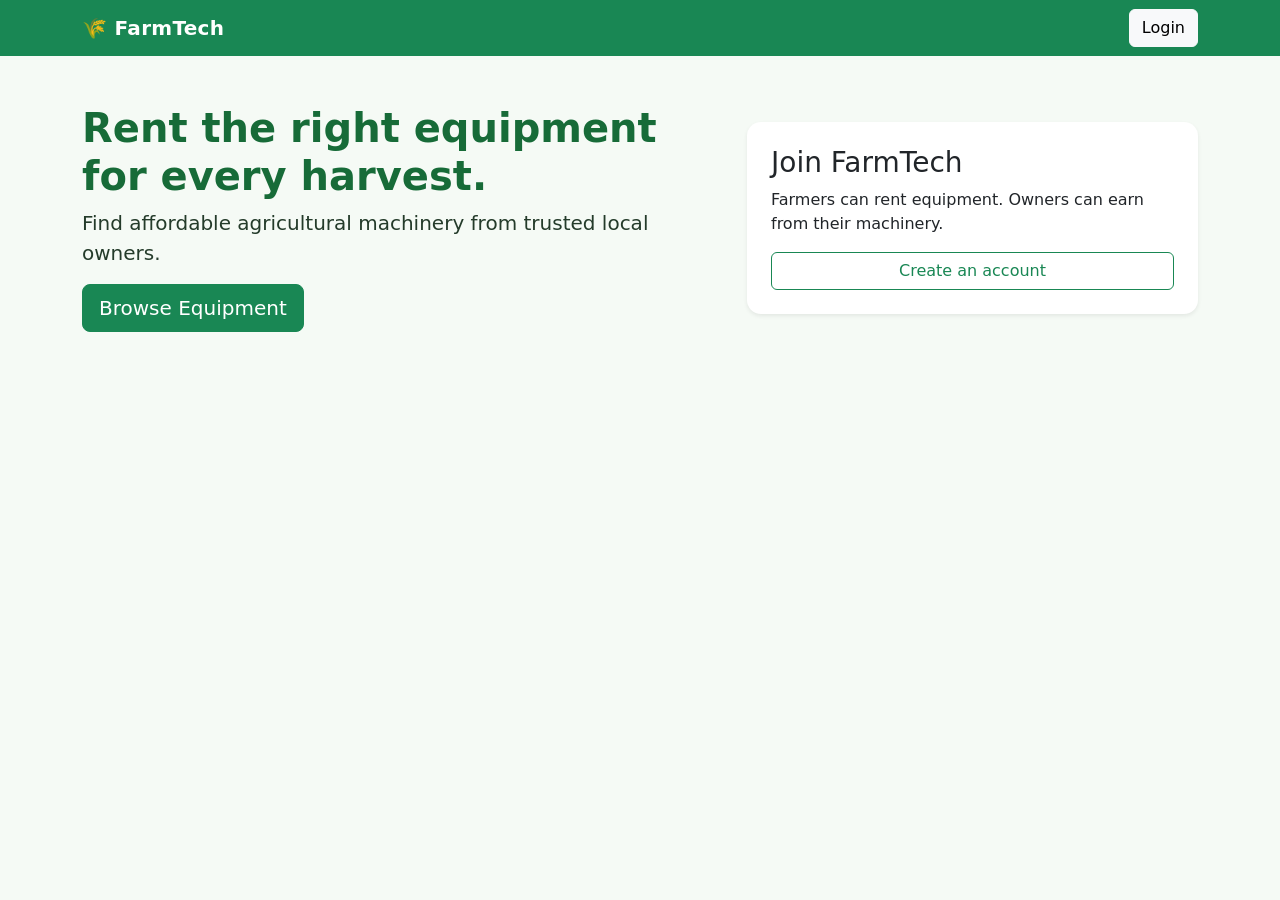
==== frontend/index.html @ ec1e0823 "Add FarmTech starter application, database schema, APIs, and frontend" ====
<!doctype html>
<html lang="en"><head><meta charset="utf-8"><meta name="viewport" content="width=device-width,initial-scale=1"><title>FarmTech Rental System</title><link href="https://cdn.jsdelivr.net/npm/bootstrap@5.3.3/dist/css/bootstrap.min.css" rel="stylesheet"><link rel="stylesheet" href="css/style.css"></head><body><nav class="navbar navbar-dark bg-success"><div class="container"><a class="navbar-brand fw-bold" href="index.html">🌾 FarmTech</a><a class="btn btn-light" href="login.html">Login</a></div></nav><main class="container py-5"><div class="row align-items-center"><div class="col-md-7"><h1>Rent the right equipment for every harvest.</h1><p class="lead">Find affordable agricultural machinery from trusted local owners.</p><a class="btn btn-success btn-lg" href="equipment.html">Browse Equipment</a></div><div class="col-md-5"><div class="card shadow-sm p-4"><h3>Join FarmTech</h3><p>Farmers can rent equipment. Owners can earn from their machinery.</p><a href="register.html" class="btn btn-outline-success">Create an account</a></div></div></div></main></body></html>
---- frontend/css/style.css ----
body{background:#f5faf5;color:#243b2a}.navbar-brand{letter-spacing:.3px}h1{font-weight:700;color:#176b38}.card{border:0;border-radius:14px}
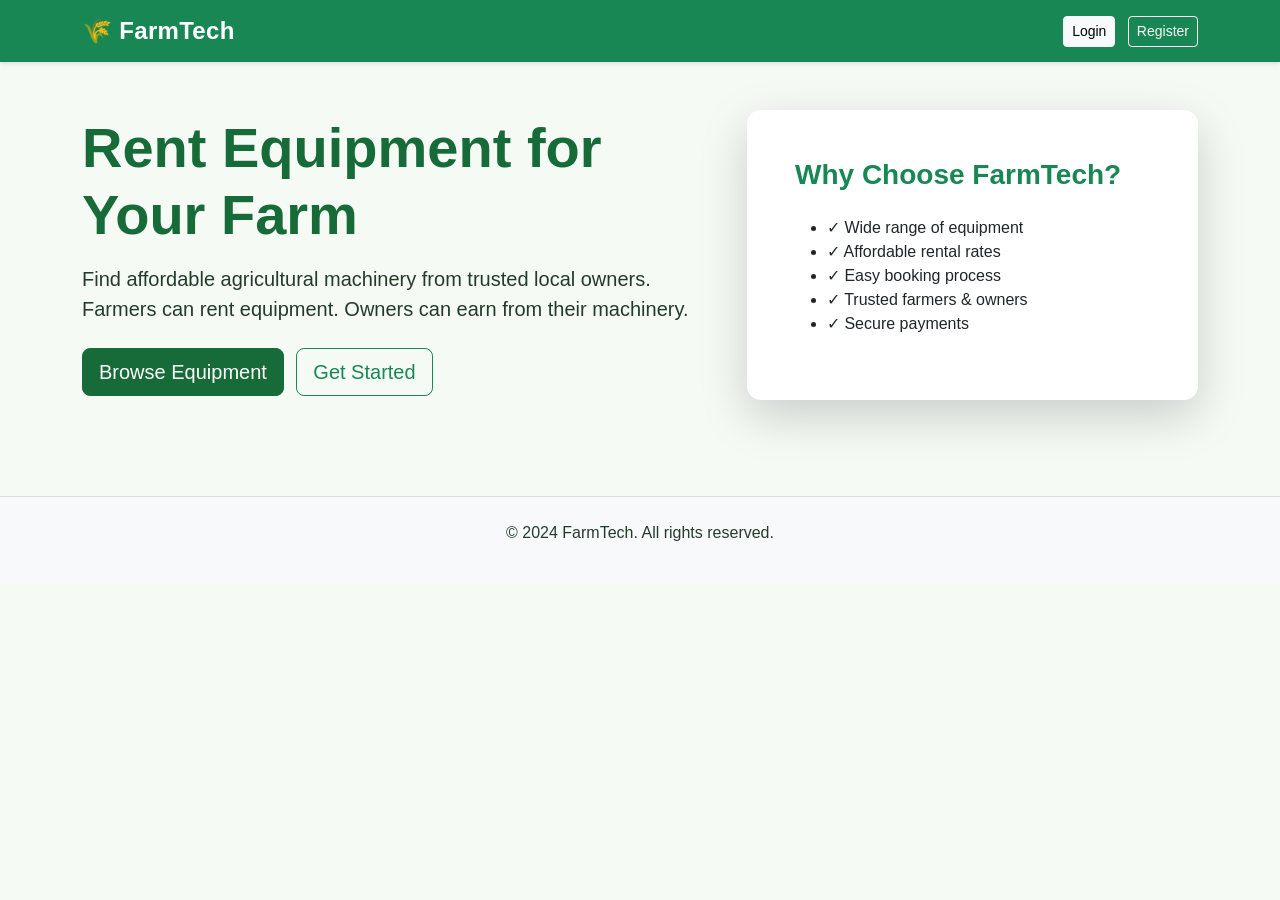
==== commit aded211e: "Fix: Replace all files with properly formatted HTML, CSS, PHP, and JavaScript" ====
--- a/frontend/index.html
+++ b/frontend/index.html
@@ -1,2 +1,54 @@
-<!doctype html>
-<html lang="en"><head><meta charset="utf-8"><meta name="viewport" content="width=device-width,initial-scale=1"><title>FarmTech Rental System</title><link href="https://cdn.jsdelivr.net/npm/bootstrap@5.3.3/dist/css/bootstrap.min.css" rel="stylesheet"><link rel="stylesheet" href="css/style.css"></head><body><nav class="navbar navbar-dark bg-success"><div class="container"><a class="navbar-brand fw-bold" href="index.html">🌾 FarmTech</a><a class="btn btn-light" href="login.html">Login</a></div></nav><main class="container py-5"><div class="row align-items-center"><div class="col-md-7"><h1>Rent the right equipment for every harvest.</h1><p class="lead">Find affordable agricultural machinery from trusted local owners.</p><a class="btn btn-success btn-lg" href="equipment.html">Browse Equipment</a></div><div class="col-md-5"><div class="card shadow-sm p-4"><h3>Join FarmTech</h3><p>Farmers can rent equipment. Owners can earn from their machinery.</p><a href="register.html" class="btn btn-outline-success">Create an account</a></div></div></div></main></body></html>
+<!DOCTYPE html>
+<html lang="en">
+<head>
+    <meta charset="UTF-8">
+    <meta name="viewport" content="width=device-width, initial-scale=1.0">
+    <title>FarmTech - Equipment Rental System</title>
+    <link href="https://cdn.jsdelivr.net/npm/bootstrap@5.3.3/dist/css/bootstrap.min.css" rel="stylesheet">
+    <link rel="stylesheet" href="css/style.css">
+</head>
+<body>
+    <nav class="navbar navbar-dark bg-success">
+        <div class="container">
+            <a class="navbar-brand fw-bold" href="index.html">🌾 FarmTech</a>
+            <div>
+                <a class="btn btn-light btn-sm" href="login.html">Login</a>
+                <a class="btn btn-outline-light btn-sm ms-2" href="register.html">Register</a>
+            </div>
+        </div>
+    </nav>
+
+    <main class="container py-5">
+        <div class="row align-items-center">
+            <div class="col-md-7">
+                <h1 class="display-4 fw-bold">Rent Equipment for Your Farm</h1>
+                <p class="lead mt-3">Find affordable agricultural machinery from trusted local owners. Farmers can rent equipment. Owners can earn from their machinery.</p>
+                <div class="mt-4">
+                    <a class="btn btn-success btn-lg" href="equipment.html">Browse Equipment</a>
+                    <a class="btn btn-outline-success btn-lg ms-2" href="register.html">Get Started</a>
+                </div>
+            </div>
+            <div class="col-md-5">
+                <div class="card shadow-lg p-5 border-0">
+                    <h3 class="text-success">Why Choose FarmTech?</h3>
+                    <ul class="mt-3">
+                        <li>✓ Wide range of equipment</li>
+                        <li>✓ Affordable rental rates</li>
+                        <li>✓ Easy booking process</li>
+                        <li>✓ Trusted farmers & owners</li>
+                        <li>✓ Secure payments</li>
+                    </ul>
+                </div>
+            </div>
+        </div>
+    </main>
+
+    <footer class="bg-light py-4 mt-5">
+        <div class="container text-center">
+            <p>&copy; 2024 FarmTech. All rights reserved.</p>
+        </div>
+    </footer>
+
+    <script src="https://cdn.jsdelivr.net/npm/bootstrap@5.3.3/dist/js/bootstrap.bundle.min.js"></script>
+</body>
+</html>
--- a/frontend/css/style.css
+++ b/frontend/css/style.css
@@ -1 +1,77 @@
-body{background:#f5faf5;color:#243b2a}.navbar-brand{letter-spacing:.3px}h1{font-weight:700;color:#176b38}.card{border:0;border-radius:14px}
+* {
+    margin: 0;
+    padding: 0;
+    box-sizing: border-box;
+}
+
+body {
+    background-color: #f5faf5;
+    color: #243b2a;
+    font-family: 'Segoe UI', Tahoma, Geneva, Verdana, sans-serif;
+}
+
+.navbar {
+    box-shadow: 0 2px 4px rgba(0,0,0,0.1);
+}
+
+.navbar-brand {
+    font-size: 1.5rem;
+    letter-spacing: 0.3px;
+}
+
+h1, h2, h3 {
+    font-weight: 700;
+    color: #176b38;
+}
+
+.btn-success {
+    background-color: #176b38;
+    border-color: #176b38;
+}
+
+.btn-success:hover {
+    background-color: #0d5027;
+    border-color: #0d5027;
+}
+
+.card {
+    border: none;
+    border-radius: 14px;
+    box-shadow: 0 4px 8px rgba(0,0,0,0.1);
+}
+
+.card:hover {
+    box-shadow: 0 8px 16px rgba(0,0,0,0.15);
+    transition: box-shadow 0.3s ease;
+}
+
+.form-control:focus {
+    border-color: #176b38;
+    box-shadow: 0 0 0 0.2rem rgba(23, 107, 56, 0.25);
+}
+
+footer {
+    border-top: 1px solid #ddd;
+    margin-top: 5rem;
+}
+
+.equipment-card {
+    transition: transform 0.3s ease;
+}
+
+.equipment-card:hover {
+    transform: translateY(-5px);
+}
+
+.badge {
+    font-size: 0.85rem;
+    padding: 0.4rem 0.8rem;
+}
+
+input[type="date"],
+input[type="email"],
+input[type="password"],
+input[type="text"],
+input[type="tel"] {
+    border-radius: 8px;
+}
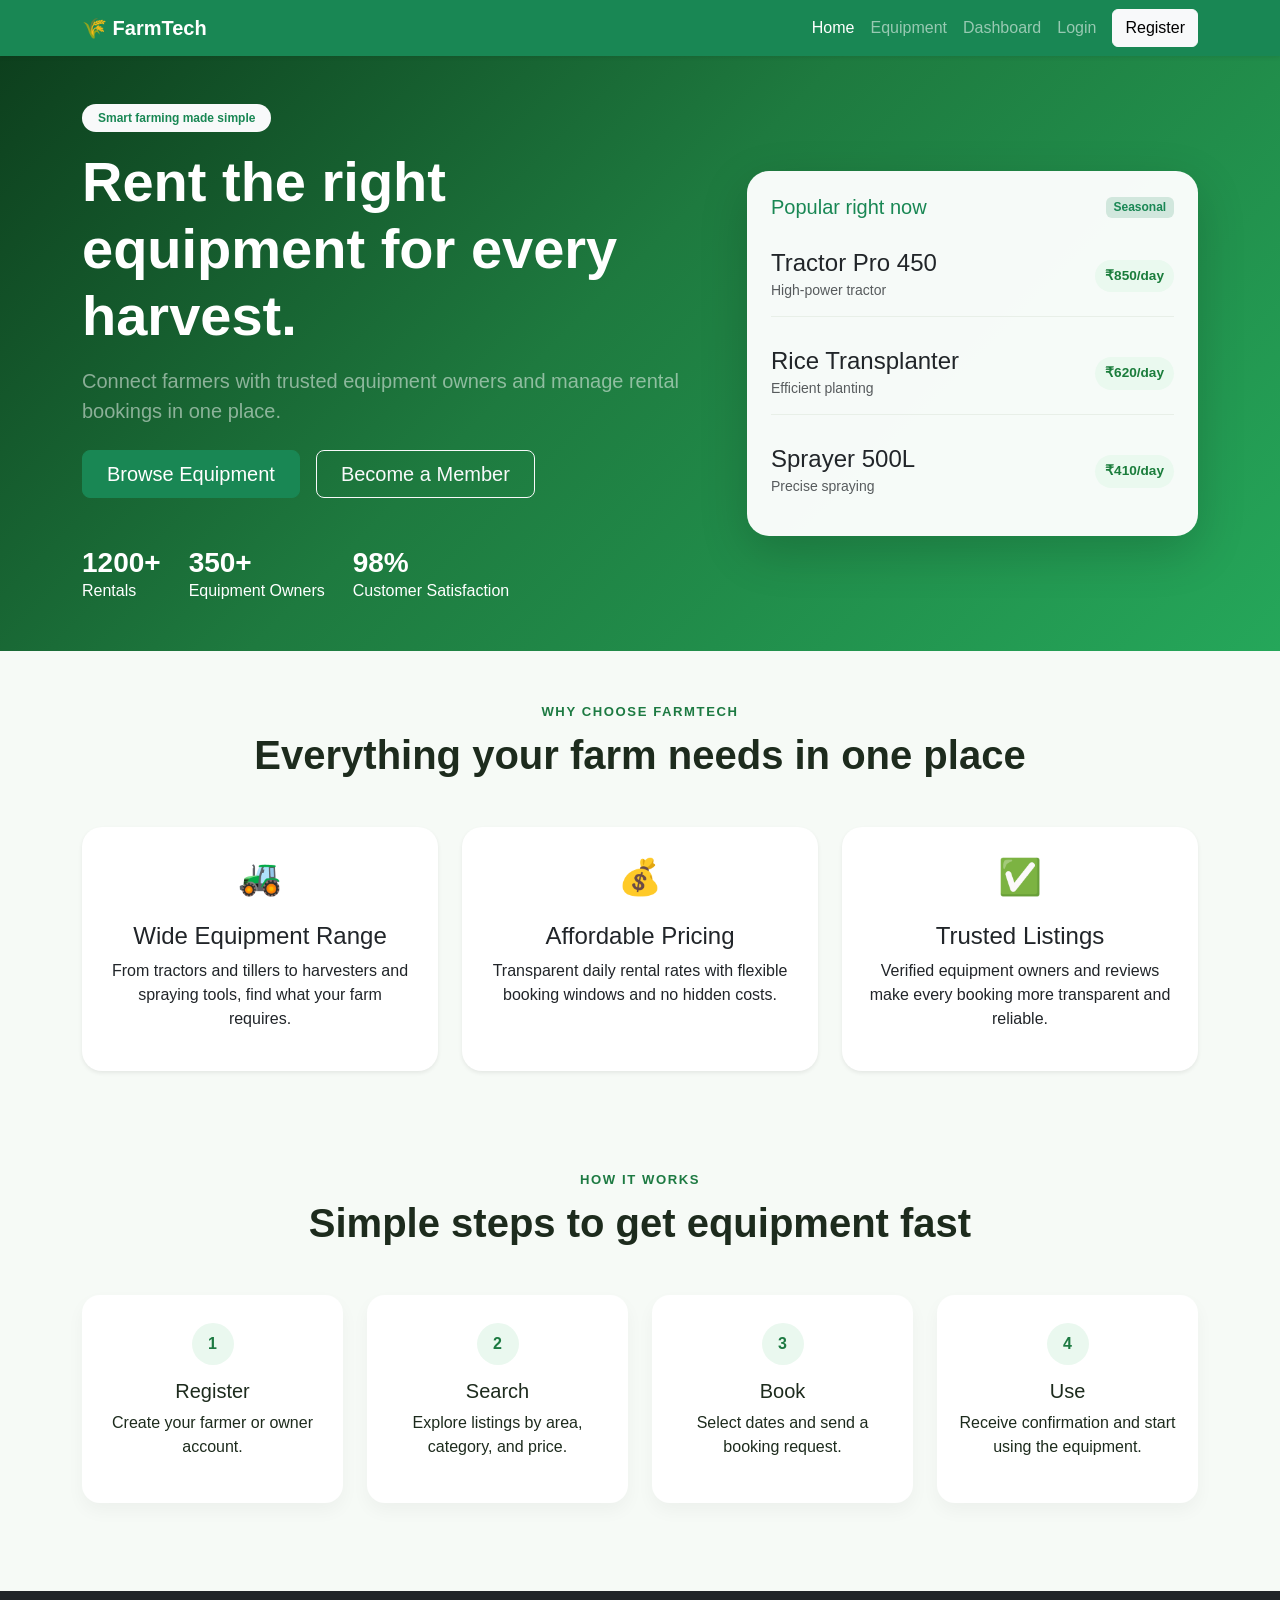
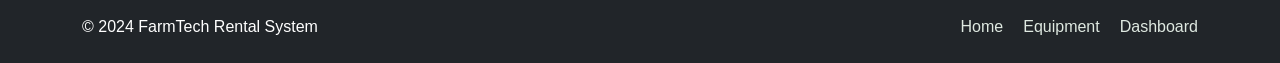
==== commit 2e2ae3e2: "Build Week 2 frontend pages: landing page, equipment listing, detail view, dashboard, and supporting" ====
--- a/frontend/index.html
+++ b/frontend/index.html
@@ -1,54 +1,184 @@
 <!DOCTYPE html>
 <html lang="en">
-<head>
-    <meta charset="UTF-8">
-    <meta name="viewport" content="width=device-width, initial-scale=1.0">
-    <title>FarmTech - Equipment Rental System</title>
-    <link href="https://cdn.jsdelivr.net/npm/bootstrap@5.3.3/dist/css/bootstrap.min.css" rel="stylesheet">
-    <link rel="stylesheet" href="css/style.css">
-</head>
-<body>
-    <nav class="navbar navbar-dark bg-success">
-        <div class="container">
-            <a class="navbar-brand fw-bold" href="index.html">🌾 FarmTech</a>
-            <div>
-                <a class="btn btn-light btn-sm" href="login.html">Login</a>
-                <a class="btn btn-outline-light btn-sm ms-2" href="register.html">Register</a>
-            </div>
+  <head>
+    <meta charset="UTF-8" />
+    <meta name="viewport" content="width=device-width, initial-scale=1.0" />
+    <title>FarmTech | Equipment Rental</title>
+    <link href="https://cdn.jsdelivr.net/npm/bootstrap@5.3.3/dist/css/bootstrap.min.css" rel="stylesheet" />
+    <link rel="stylesheet" href="css/style.css" />
+  </head>
+  <body>
+    <nav class="navbar navbar-expand-lg navbar-dark bg-success shadow-sm">
+      <div class="container">
+        <a class="navbar-brand fw-bold" href="index.html">🌾 FarmTech</a>
+        <button class="navbar-toggler" type="button" data-bs-toggle="collapse" data-bs-target="#navbarNav">
+          <span class="navbar-toggler-icon"></span>
+        </button>
+        <div class="collapse navbar-collapse" id="navbarNav">
+          <ul class="navbar-nav ms-auto align-items-lg-center">
+            <li class="nav-item"><a class="nav-link active" href="index.html">Home</a></li>
+            <li class="nav-item"><a class="nav-link" href="equipment.html">Equipment</a></li>
+            <li class="nav-item"><a class="nav-link" href="dashboard-farmer.html">Dashboard</a></li>
+            <li class="nav-item"><a class="nav-link" href="login.html">Login</a></li>
+            <li class="nav-item ms-lg-2"><a class="btn btn-light" href="register.html">Register</a></li>
+          </ul>
         </div>
+      </div>
     </nav>
 
-    <main class="container py-5">
-        <div class="row align-items-center">
-            <div class="col-md-7">
-                <h1 class="display-4 fw-bold">Rent Equipment for Your Farm</h1>
-                <p class="lead mt-3">Find affordable agricultural machinery from trusted local owners. Farmers can rent equipment. Owners can earn from their machinery.</p>
-                <div class="mt-4">
-                    <a class="btn btn-success btn-lg" href="equipment.html">Browse Equipment</a>
-                    <a class="btn btn-outline-success btn-lg ms-2" href="register.html">Get Started</a>
+    <header class="hero-section">
+      <div class="container py-5">
+        <div class="row align-items-center g-4">
+          <div class="col-lg-7">
+            <span class="badge rounded-pill bg-light text-success px-3 py-2 mb-3">Smart farming made simple</span>
+            <h1 class="display-4 fw-bold text-white">Rent the right equipment for every harvest.</h1>
+            <p class="lead text-white-50 mt-3">
+              Connect farmers with trusted equipment owners and manage rental bookings in one place.
+            </p>
+            <div class="mt-4 d-flex flex-wrap gap-3">
+              <a class="btn btn-success btn-lg px-4" href="equipment.html">Browse Equipment</a>
+              <a class="btn btn-outline-light btn-lg px-4" href="register.html">Become a Member</a>
+            </div>
+            <div class="stats-row mt-5">
+              <div>
+                <h3>1200+</h3>
+                <span>Rentals</span>
+              </div>
+              <div>
+                <h3>350+</h3>
+                <span>Equipment Owners</span>
+              </div>
+              <div>
+                <h3>98%</h3>
+                <span>Customer Satisfaction</span>
+              </div>
+            </div>
+          </div>
+
+          <div class="col-lg-5">
+            <div class="card card-spotlight shadow-lg border-0 p-4">
+              <div class="d-flex justify-content-between align-items-center mb-3">
+                <h5 class="mb-0 text-success">Popular right now</h5>
+                <span class="badge bg-success-subtle text-success">Seasonal</span>
+              </div>
+
+              <div class="featured-item mb-3">
+                <div class="d-flex align-items-center justify-content-between">
+                  <div>
+                    <h4 class="mb-0">Tractor Pro 450</h4>
+                    <small class="text-muted">High-power tractor</small>
+                  </div>
+                  <span class="price-tag">₹850/day</span>
                 </div>
+              </div>
+
+              <div class="featured-item mb-3">
+                <div class="d-flex align-items-center justify-content-between">
+                  <div>
+                    <h4 class="mb-0">Rice Transplanter</h4>
+                    <small class="text-muted">Efficient planting</small>
+                  </div>
+                  <span class="price-tag">₹620/day</span>
+                </div>
+              </div>
+
+              <div class="featured-item">
+                <div class="d-flex align-items-center justify-content-between">
+                  <div>
+                    <h4 class="mb-0">Sprayer 500L</h4>
+                    <small class="text-muted">Precise spraying</small>
+                  </div>
+                  <span class="price-tag">₹410/day</span>
+                </div>
+              </div>
             </div>
-            <div class="col-md-5">
-                <div class="card shadow-lg p-5 border-0">
-                    <h3 class="text-success">Why Choose FarmTech?</h3>
-                    <ul class="mt-3">
-                        <li>✓ Wide range of equipment</li>
-                        <li>✓ Affordable rental rates</li>
-                        <li>✓ Easy booking process</li>
-                        <li>✓ Trusted farmers & owners</li>
-                        <li>✓ Secure payments</li>
-                    </ul>
-                </div>
+          </div>
+        </div>
+      </div>
+    </header>
+
+    <main>
+      <section class="container py-5">
+        <div class="text-center mb-5">
+          <span class="section-kicker">Why choose FarmTech</span>
+          <h2 class="display-6 fw-bold mt-2">Everything your farm needs in one place</h2>
+        </div>
+        <div class="row g-4">
+          <div class="col-md-4">
+            <div class="card h-100 border-0 shadow-sm p-4 text-center feature-card">
+              <div class="feature-icon">🚜</div>
+              <h4>Wide Equipment Range</h4>
+              <p>From tractors and tillers to harvesters and spraying tools, find what your farm requires.</p>
             </div>
+          </div>
+          <div class="col-md-4">
+            <div class="card h-100 border-0 shadow-sm p-4 text-center feature-card">
+              <div class="feature-icon">💰</div>
+              <h4>Affordable Pricing</h4>
+              <p>Transparent daily rental rates with flexible booking windows and no hidden costs.</p>
+            </div>
+          </div>
+          <div class="col-md-4">
+            <div class="card h-100 border-0 shadow-sm p-4 text-center feature-card">
+              <div class="feature-icon">✅</div>
+              <h4>Trusted Listings</h4>
+              <p>Verified equipment owners and reviews make every booking more transparent and reliable.</p>
+            </div>
+          </div>
         </div>
+      </section>
+
+      <section class="how-it-works py-5">
+        <div class="container">
+          <div class="text-center mb-5">
+            <span class="section-kicker">How it works</span>
+            <h2 class="display-6 fw-bold mt-2">Simple steps to get equipment fast</h2>
+          </div>
+          <div class="row g-4">
+            <div class="col-md-3 text-center">
+              <div class="step-box">
+                <span class="step-number">1</span>
+                <h5>Register</h5>
+                <p>Create your farmer or owner account.</p>
+              </div>
+            </div>
+            <div class="col-md-3 text-center">
+              <div class="step-box">
+                <span class="step-number">2</span>
+                <h5>Search</h5>
+                <p>Explore listings by area, category, and price.</p>
+              </div>
+            </div>
+            <div class="col-md-3 text-center">
+              <div class="step-box">
+                <span class="step-number">3</span>
+                <h5>Book</h5>
+                <p>Select dates and send a booking request.</p>
+              </div>
+            </div>
+            <div class="col-md-3 text-center">
+              <div class="step-box">
+                <span class="step-number">4</span>
+                <h5>Use</h5>
+                <p>Receive confirmation and start using the equipment.</p>
+              </div>
+            </div>
+          </div>
+        </div>
+      </section>
     </main>
 
-    <footer class="bg-light py-4 mt-5">
-        <div class="container text-center">
-            <p>&copy; 2024 FarmTech. All rights reserved.</p>
+    <footer class="footer bg-dark text-white py-4">
+      <div class="container d-flex flex-column flex-md-row justify-content-between align-items-center">
+        <p class="mb-0">© 2024 FarmTech Rental System</p>
+        <div class="footer-links">
+          <a href="index.html">Home</a>
+          <a href="equipment.html">Equipment</a>
+          <a href="dashboard-farmer.html">Dashboard</a>
         </div>
+      </div>
     </footer>
 
     <script src="https://cdn.jsdelivr.net/npm/bootstrap@5.3.3/dist/js/bootstrap.bundle.min.js"></script>
-</body>
-</html>+  </body>
+</html>
--- a/frontend/css/style.css
+++ b/frontend/css/style.css
@@ -1,77 +1,191 @@
-* {
-    margin: 0;
-    padding: 0;
-    box-sizing: border-box;
-}
-
 body {
-    background-color: #f5faf5;
-    color: #243b2a;
-    font-family: 'Segoe UI', Tahoma, Geneva, Verdana, sans-serif;
+  font-family: 'Segoe UI', Tahoma, Geneva, Verdana, sans-serif;
+  background: #f6faf6;
+  color: #1d2b1d;
 }
 
 .navbar {
-    box-shadow: 0 2px 4px rgba(0,0,0,0.1);
+  position: sticky;
+  top: 0;
+  z-index: 10;
 }
 
-.navbar-brand {
-    font-size: 1.5rem;
-    letter-spacing: 0.3px;
+.hero-section {
+  background: linear-gradient(135deg, #0d3f1d, #1e7a3f 45%, #25a75a 100%);
+  min-height: 520px;
+  display: flex;
+  align-items: center;
 }
 
-h1, h2, h3 {
-    font-weight: 700;
-    color: #176b38;
+.section-kicker {
+  display: inline-block;
+  font-size: 0.82rem;
+  letter-spacing: 0.12em;
+  text-transform: uppercase;
+  color: #1d7a42;
+  font-weight: 700;
 }
 
-.btn-success {
-    background-color: #176b38;
-    border-color: #176b38;
+.card-spotlight {
+  background: rgba(255, 255, 255, 0.96);
+  border-radius: 22px;
 }
 
-.btn-success:hover {
-    background-color: #0d5027;
-    border-color: #0d5027;
+.featured-item {
+  padding: 14px 0;
+  border-bottom: 1px solid #e8efe8;
 }
 
-.card {
-    border: none;
-    border-radius: 14px;
-    box-shadow: 0 4px 8px rgba(0,0,0,0.1);
+.featured-item:last-child {
+  border-bottom: none;
 }
 
-.card:hover {
-    box-shadow: 0 8px 16px rgba(0,0,0,0.15);
-    transition: box-shadow 0.3s ease;
+.price-tag {
+  background: #eaf9ef;
+  color: #1b7d3c;
+  font-weight: 700;
+  padding: 6px 10px;
+  border-radius: 999px;
+  font-size: 0.85rem;
 }
 
-.form-control:focus {
-    border-color: #176b38;
-    box-shadow: 0 0 0 0.2rem rgba(23, 107, 56, 0.25);
+.stats-row {
+  display: flex;
+  gap: 28px;
+  flex-wrap: wrap;
+  color: #fff;
 }
 
-footer {
-    border-top: 1px solid #ddd;
-    margin-top: 5rem;
+.stats-row h3 {
+  margin-bottom: 0;
+  font-weight: 700;
+}
+
+.feature-card {
+  border-radius: 20px;
+  transition: transform 0.2s ease, box-shadow 0.2s ease;
+}
+
+.feature-card:hover,
+.equipment-card:hover,
+.stat-card:hover {
+  transform: translateY(-4px);
+  box-shadow: 0 14px 34px rgba(29, 73, 41, 0.09) !important;
+}
+
+.feature-icon {
+  font-size: 2.2rem;
+  margin-bottom: 18px;
+}
+
+.step-box {
+  background: #fff;
+  border-radius: 18px;
+  padding: 28px 18px;
+  box-shadow: 0 8px 18px rgba(0,0,0,0.04);
+  height: 100%;
+}
+
+.step-number {
+  display: inline-flex;
+  width: 42px;
+  height: 42px;
+  align-items: center;
+  justify-content: center;
+  border-radius: 50%;
+  background: #eaf8ef;
+  color: #1d7a42;
+  font-weight: 700;
+  margin-bottom: 14px;
+}
+
+.footer {
+  margin-top: 40px;
+}
+
+.footer-links {
+  display: flex;
+  gap: 20px;
+}
+
+.footer-links a {
+  color: #dfe9e1;
+  text-decoration: none;
 }
 
 .equipment-card {
-    transition: transform 0.3s ease;
+  border-radius: 18px;
+  overflow: hidden;
 }
 
-.equipment-card:hover {
-    transform: translateY(-5px);
+.equipment-card img,
+.detail-image {
+  width: 100%;
+  height: 220px;
+  object-fit: cover;
 }
 
-.badge {
-    font-size: 0.85rem;
-    padding: 0.4rem 0.8rem;
+.price {
+  color: #1d7a42;
+  font-weight: 700;
 }
 
-input[type="date"],
-input[type="email"],
-input[type="password"],
-input[type="text"],
-input[type="tel"] {
-    border-radius: 8px;
-}+.rating {
+  color: #c77b00;
+  font-weight: 600;
+}
+
+.empty-state {
+  border-radius: 18px;
+}
+
+.feature-list {
+  list-style: none;
+  padding: 0;
+  margin: 16px 0 0;
+}
+
+.feature-list li {
+  background: #f2faf3;
+  padding: 10px 14px;
+  border-radius: 12px;
+  margin-bottom: 8px;
+  color: #1b3d29;
+}
+
+.booking-box {
+  background: #f6faf7;
+  border: 1px solid #e5efe5;
+}
+
+.stat-card {
+  border-radius: 18px;
+}
+
+.stat-label {
+  font-size: 0.72rem;
+  text-transform: uppercase;
+  letter-spacing: 0.08em;
+  font-weight: 700;
+}
+
+.booking-item {
+  gap: 14px;
+}
+
+@media (max-width: 768px) {
+  .hero-section {
+    min-height: auto;
+    padding: 40px 0;
+  }
+
+  .stats-row {
+    gap: 14px;
+  }
+
+  .footer-links {
+    margin-top: 12px;
+    flex-wrap: wrap;
+    justify-content: center;
+  }
+}
